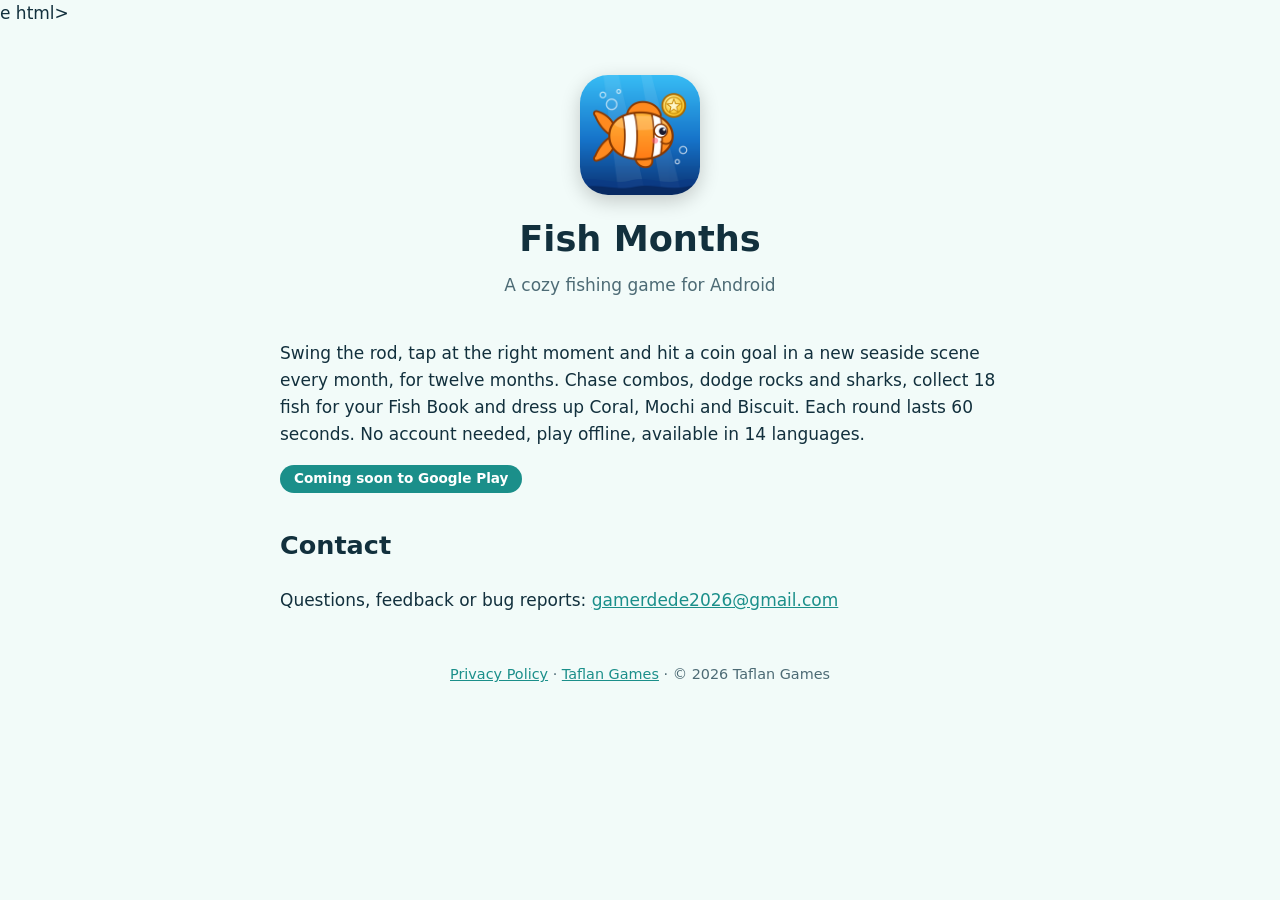
==== fish-months/index.html @ 0203c07d "Create index.html" ====
e html><html lang="en"><head><meta charset="utf-8"><meta name="viewport" content="width=device-width,initial-scale=1">
<title>Fish Months – Taflan Games</title><meta name="description" content="Fish Months is a cozy fishing game for Android: build combos, collect coins and beat a new goal every month."><link rel="icon" href="../logo.png"><link rel="stylesheet" href="../style.css"></head><body>
<div class="w"><header><img src="../fishmonths.png" alt="Fish Months icon"><h1>Fish Months</h1><p class="t">A cozy fishing game for Android</p></header>
<main>
<p>Swing the rod, tap at the right moment and hit a coin goal in a new seaside scene every month, for twelve months. Chase combos, dodge rocks and sharks, collect 18 fish for your Fish Book and dress up Coral, Mochi and Biscuit. Each round lasts 60 seconds. No account needed, play offline, available in 14 languages.</p>
<p><span class="soon">Coming soon to Google Play</span></p>
<h2 class="s">Contact</h2><p>Questions, feedback or bug reports: <a href="mailto:gamerdede2026@gmail.com">gamerdede2026@gmail.com</a></p>
</main>
<footer><a href="privacy.html">Privacy Policy</a> · <a href="../">Taflan Games</a> · © 2026 Taflan Games</footer></div></body></html>
---- style.css ----
:root{--bg:#f2fbf9;--ink:#12303d;--mut:#4d6b75;--ac:#1b8f8a;--card:#fff}
@media(prefers-color-scheme:dark){:root{--bg:#0e2530;--ink:#e6f5f3;--mut:#9cbcc2;--ac:#4fd1c5;--card:#16394a}}
*{box-sizing:border-box}body{margin:0;background:var(--bg);color:var(--ink);font:17px/1.6 system-ui,-apple-system,Segoe UI,Roboto,sans-serif}
.w{max-width:760px;margin:0 auto;padding:0 20px}
header{padding:48px 0 24px;text-align:center}header img{width:120px;height:120px;border-radius:28px;box-shadow:0 6px 20px #0003}
h1{margin:16px 0 4px;font-size:2.2rem}p.t{margin:0;color:var(--mut)}
.card{background:var(--card);border-radius:20px;padding:24px;margin:20px 0;display:flex;gap:20px;align-items:center;box-shadow:0 4px 16px #0001}
.card img{width:96px;height:96px;border-radius:22px;flex:none}.card h2{margin:0 0 6px}.card p{margin:0 0 8px}
.soon{display:inline-block;background:var(--ac);color:#fff;border-radius:99px;padding:3px 14px;font-size:.85rem;font-weight:600}
h2.s{margin-top:32px}a{color:var(--ac)}footer{padding:32px 0 48px;text-align:center;color:var(--mut);font-size:.9rem}
@media(max-width:520px){.card{flex-direction:column;text-align:center}}
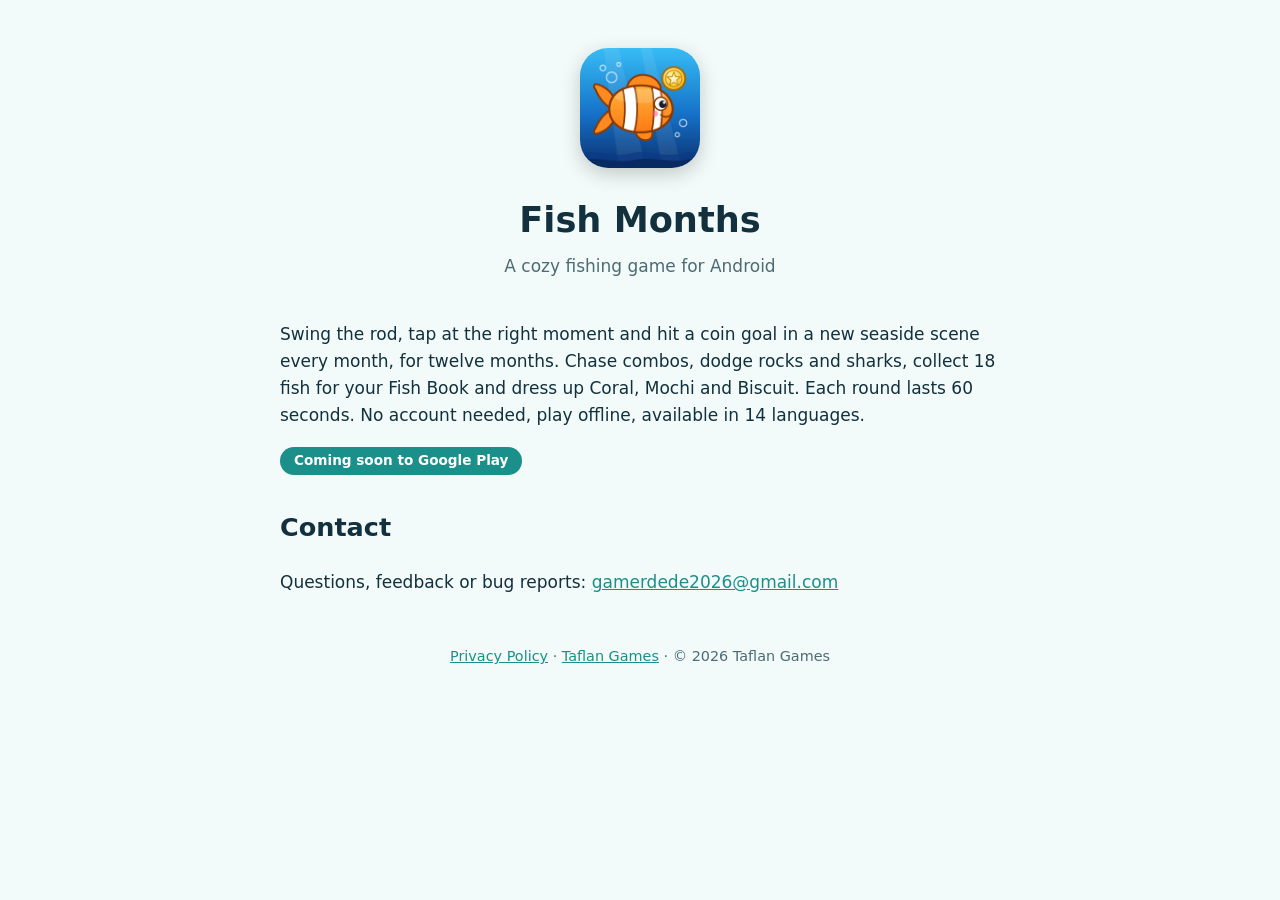
==== commit fee43918: "Update index.html" ====
--- a/fish-months/index.html
+++ b/fish-months/index.html
@@ -1,4 +1,4 @@
-e html><html lang="en"><head><meta charset="utf-8"><meta name="viewport" content="width=device-width,initial-scale=1">
+<!doctype html><html lang="en"><head><meta charset="utf-8"><meta name="viewport" content="width=device-width,initial-scale=1">
 <title>Fish Months – Taflan Games</title><meta name="description" content="Fish Months is a cozy fishing game for Android: build combos, collect coins and beat a new goal every month."><link rel="icon" href="../logo.png"><link rel="stylesheet" href="../style.css"></head><body>
 <div class="w"><header><img src="../fishmonths.png" alt="Fish Months icon"><h1>Fish Months</h1><p class="t">A cozy fishing game for Android</p></header>
 <main>
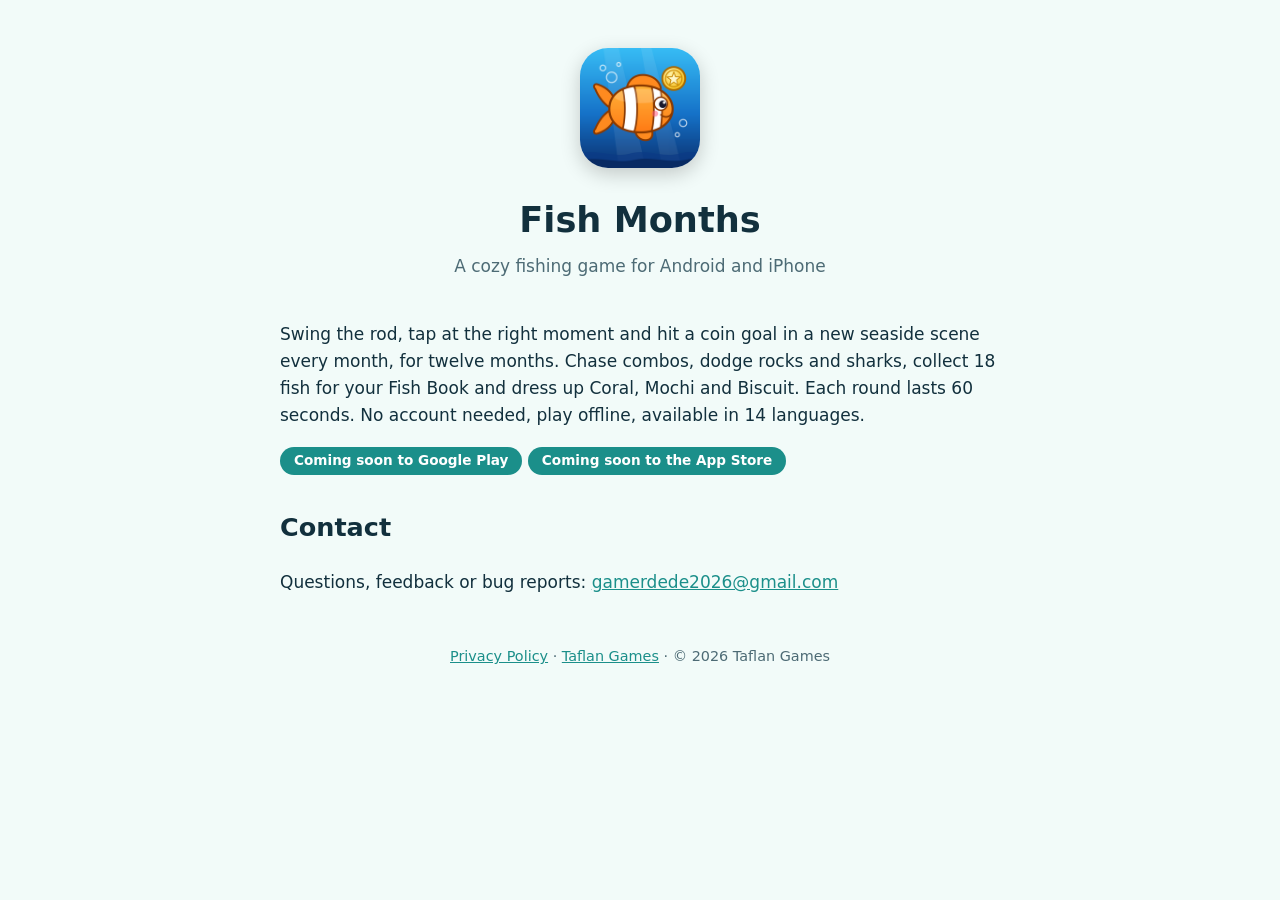
==== commit c1584314: "Update index.html" ====
--- a/fish-months/index.html
+++ b/fish-months/index.html
@@ -1,9 +1,9 @@
 <!doctype html><html lang="en"><head><meta charset="utf-8"><meta name="viewport" content="width=device-width,initial-scale=1">
-<title>Fish Months – Taflan Games</title><meta name="description" content="Fish Months is a cozy fishing game for Android: build combos, collect coins and beat a new goal every month."><link rel="icon" href="../logo.png"><link rel="stylesheet" href="../style.css"></head><body>
-<div class="w"><header><img src="../fishmonths.png" alt="Fish Months icon"><h1>Fish Months</h1><p class="t">A cozy fishing game for Android</p></header>
+<title>Fish Months – Taflan Games</title><meta name="description" content="Fish Months is a cozy fishing game for Android and iPhone: build combos, collect coins and beat a new goal every month."><link rel="icon" href="../logo.png"><link rel="stylesheet" href="../style.css"></head><body>
+<div class="w"><header><img src="../fishmonths.png" alt="Fish Months icon"><h1>Fish Months</h1><p class="t">A cozy fishing game for Android and iPhone</p></header>
 <main>
 <p>Swing the rod, tap at the right moment and hit a coin goal in a new seaside scene every month, for twelve months. Chase combos, dodge rocks and sharks, collect 18 fish for your Fish Book and dress up Coral, Mochi and Biscuit. Each round lasts 60 seconds. No account needed, play offline, available in 14 languages.</p>
-<p><span class="soon">Coming soon to Google Play</span></p>
+<p><span class="soon">Coming soon to Google Play</span> <span class="soon">Coming soon to the App Store</span></p>
 <h2 class="s">Contact</h2><p>Questions, feedback or bug reports: <a href="mailto:gamerdede2026@gmail.com">gamerdede2026@gmail.com</a></p>
 </main>
 <footer><a href="privacy.html">Privacy Policy</a> · <a href="../">Taflan Games</a> · © 2026 Taflan Games</footer></div></body></html>
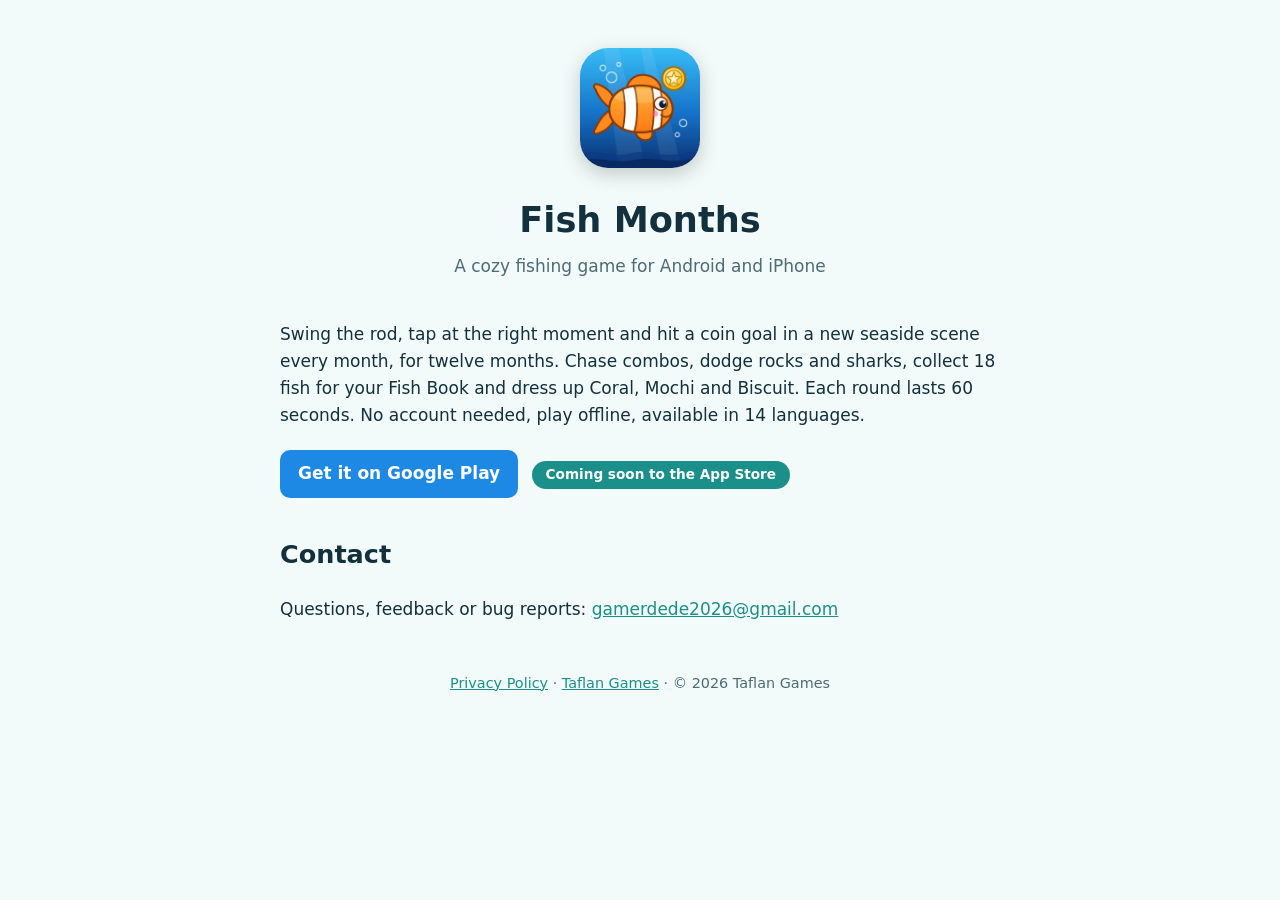
==== commit 85634667: "Update index.html" ====
--- a/fish-months/index.html
+++ b/fish-months/index.html
@@ -3,7 +3,7 @@
 <div class="w"><header><img src="../fishmonths.png" alt="Fish Months icon"><h1>Fish Months</h1><p class="t">A cozy fishing game for Android and iPhone</p></header>
 <main>
 <p>Swing the rod, tap at the right moment and hit a coin goal in a new seaside scene every month, for twelve months. Chase combos, dodge rocks and sharks, collect 18 fish for your Fish Book and dress up Coral, Mochi and Biscuit. Each round lasts 60 seconds. No account needed, play offline, available in 14 languages.</p>
-<p><span class="soon">Coming soon to Google Play</span> <span class="soon">Coming soon to the App Store</span></p>
+<p><a href="https://play.google.com/store/apps/details?id=com.taflangames.fishmonths" style="display:inline-block;background:#1e88e5;color:#fff;font-weight:700;text-decoration:none;padding:10px 18px;border-radius:10px;margin:4px 8px 4px 0">Get it on Google Play</a> <span class="soon">Coming soon to the App Store</span></p>
 <h2 class="s">Contact</h2><p>Questions, feedback or bug reports: <a href="mailto:gamerdede2026@gmail.com">gamerdede2026@gmail.com</a></p>
 </main>
 <footer><a href="privacy.html">Privacy Policy</a> · <a href="../">Taflan Games</a> · © 2026 Taflan Games</footer></div></body></html>
